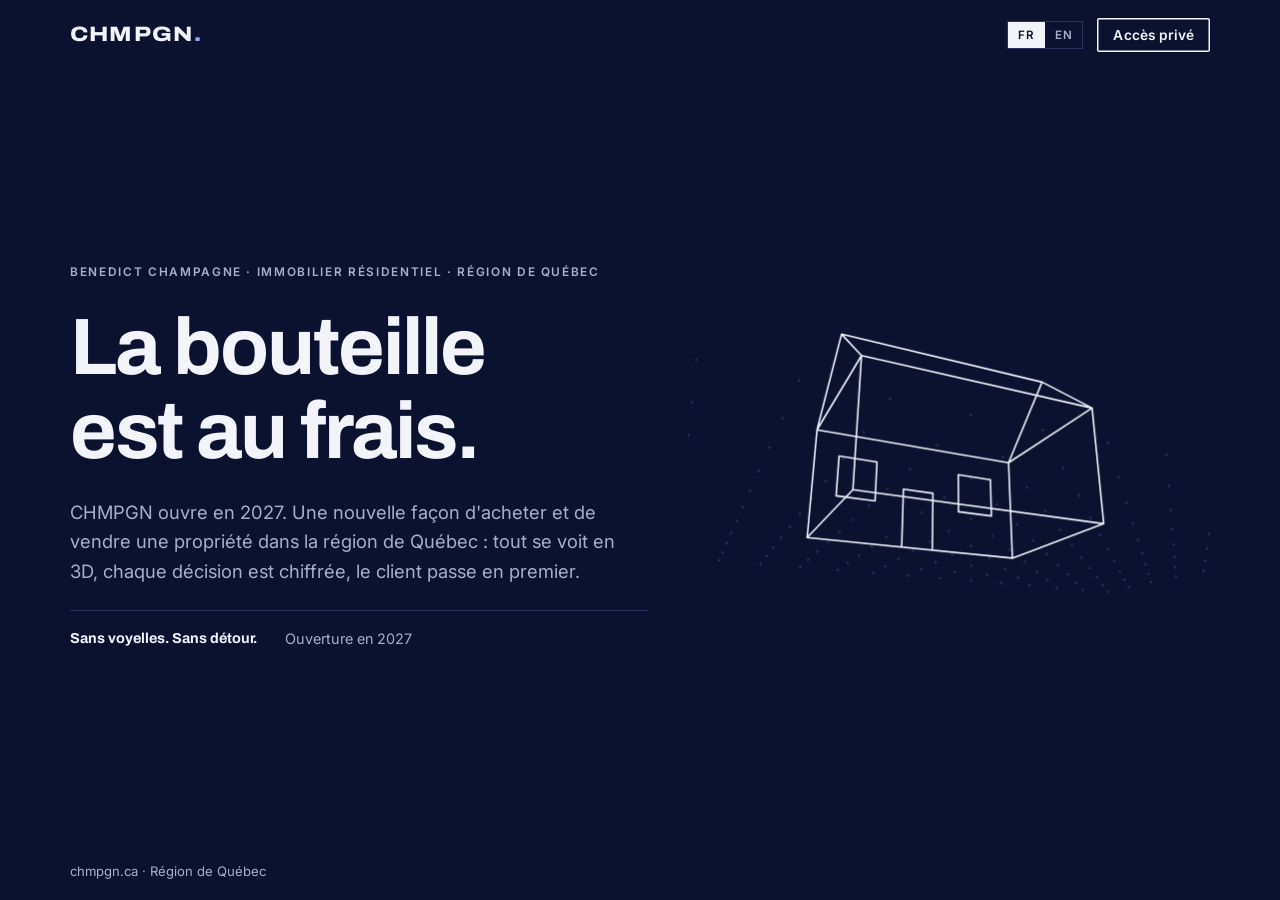
==== a-propos.html @ 81a7c599 "Add files via upload" ====
<!DOCTYPE html>
<html lang="fr-CA"><head><meta charset="utf-8">
<meta name="viewport" content="width=device-width, initial-scale=1, viewport-fit=cover">
<meta name="robots" content="noindex,nofollow">
<title>CHMPGN</title>
<link rel="stylesheet" href="site.css">
<style>:root{padding-top:env(safe-area-inset-top,0px);padding-bottom:env(safe-area-inset-bottom,0px)}</style>
</head><body>
<script id="enc" type="text/plain">Ygno6fJnzYQAOrSivpyMD9CnvEjb6rsPRrArSaQZY3ZGO2xzwoNl/K85JkbAvO07MZAYIe3Hnlv+m9UhzdBSu2XODpQridqsP4hXFfvgsCGz5ZZCdotzY2L3UA/MzuVLO8QDUn8exv0UEi8mY6PJYxFZSO3EbV8Uohhk1l88aHg/fFcoDJxGgHDxPB6Lz/Q5lHM4ANFYx8fLUNk/CQnL/s6iz6q3pnK/tx5ybbFYpHlhPXbvzdObJEWLo5bM12cshwSO4aUUW3d7NnFrWQy4IhNLJa7IFE0wSL/MW3LyIedl9lOqrKlSZUYgFHCOfFnVuIvHpp0i2nWXGEsHSX+yfMbgUd7VZqdTeRP3dfLHBQUH8uxz6c0vQH26y72i94poqudG0PwOV8VnzKJ6LHkfzP13MUI5YaBB35gM/Dp1vQAe3ABtqj8G+0U8JKldn3hd2FXSGxpZuVQWUr6lUZnVu12WKW4iCjjyK3EO13SoTcWmXwZzHbxIFZcbwKZIyzKVYvZhJj8yPTmYxhQlRZIbPy3JdO/Z+wgjpePJBkB0MNK0XFdaq0Tx0Ijl7TofmLlqwCa8S9Nir7t7De3a5nlFTi6PUmQjxflJARFV8QvzH5VSkbMWtKUK1K7T34Hqt0Rr5CZla+HGvg2xUXywOmzTJ8S7Vdl87iTTv++C3yuYvdRjRScvaO0/Qgy8qm6Eb6JwfmdBi8RMxwVVrluY01/W3tAwYi7OHUA8zp/3Mo/mECLR2eoNeujopZ4cexLiNEf24woBtFOWcjCiVDs0NypjUXjW+/iJfO13Xp8+cFSSkAKoi8RVSXIWtJAtMu0mbGEGiOlDOh9v5Usz1XUu3S8KBSGTucbfYipzc1NTnx1y7mPN8VDgFZdTU6LjD7KC3F83+cvgbdKeKFIZApriUTLhyUngVAbEuVw/c+UIg24Znp6EVTWGT5q5ftpkVXFbDswYLS4xrazmaiTcUaJoddBNGGIXdTN2gVvGcG6GPF/Q4DeyGSRpoRWoOeueIclNLn/i9omzrlNLIugYRCqTujeGmoHEG9KGyoLsvKySvb/Hexa0uGaCHd5AaYUrityFPllUfaocpv5r7840pWI/QlVE0HtJ/q0H9X9ryyJR+CFe1IgzuzaWy+ruzU9WeMZqZ/kejJd7kz5uia/oPfxXbhbeN1WNPlsfHqlqnDWZ5LnAYuOweXbT/OvMd59LvXomDzUZ5rYSKnYnGg6a5nRp7vU00nhpLDbwv5lrKSVin2NrZKkBnuJpj1eWpo53YnfH49lqBj/WCinyb3+Kqdw5fl87YnAk1Tced1cAj5nTACmbJVwHdxWLpU/FaeHni42hsCrzzRDsJcQHF38ZVNlYhrcUuD+XafFtxLD7K7npV+IptgDBPtUpKrtsvA0HRV1+WtsgEfYqVF7fq32p4+NIy8HHTSPMlerwddsCfcom/ihMi5blc0CxHjCv+fuuO+3Plyv+PyJa7t+IJfFoLPkhJpt4IJaFPnv6Z36NQ2pA6RPpsw7j+kVzGqXJz5g9Ki7ZolfqznXazgpkJdEF9jX+OHCQ0VA+zapop/Vs1rf3HsIPT662BgMql9X+DwAanKtawX6suGaON8cuDBKPqpbRgQPwqqTcq7l8GzmFIo4KMjfyYCs9U8bfRVKG1LcNO9u7hRzVgau65ufvazOoqqFnnFQBTOdrvyzoDwfk0TN0TNC2Ns5LQGy9nTc2nIaH1oFzaPxwcXEygl8EEhJUOnX2rFknbmWXaatCfF4NVs/jyup1+uBYeGlcueBS6bYqTzJ2ixgB9rhlHAfKRk6tcgbJLzmll0liprPu3aCU2hYhPzJGQsomsd8apH8entAcb+3+YbxTKhZyMdCUjrKh2z8psZQg0JxFPB4xApFIW9pEzZlbf0OJ90a/VKcOoFoVkT5YDjZkJqAwzYdnfhYrklPWVx/bMzS2GIupmgnNgiU7eFUq8070WUGUDN5nkivf+EPNd6DQokM9Kv7HzM2hU2HW5MFESIRrEjXjrUwLN2qLCjB2ZaIXSsojIWk9IoE8hKMcNXUICF/OdiqfqSEuJIB6QObK+m2uSgkAgvyvJL1/0wEF7SbO/ow7O771YFfWbWQ6gTILmyBeRqscBBRhO5XVoS/S5P67GpWZNt/Y/qL2bDtZElWvbAYbddgZRo21KVRx86/j4FDDAJ5r9Jn6z2T3IAhhbcpYwUr/nSrUb/wgE/Op1ul19F7lGKD8iLWsfkL00lIOUs0hwsK8oLv0fVjGemnDCSwrn28CNphcMIj6nmpWDWQA5hDy5wsG2asZAUAqMCSrbwrPc53VMTPn4ONmbWZepNK4QbTlF+jg793xM9q2usyAPN5VLgMi7ZL3UYrfHpn6LQDzakQGA2QIS2QXttdpDbtULEHJXeL8DLZWTGME+c0bz/xaeOFf+zXKDcHJkIEQd+0g7VkjWMPPVQnA6t/9omcrAkBpMU6E5stFD98H3epjEJezYy/J/sBQTn+9qmDSkMOsEZlmdSzjCc0aV9Z8T4neOI2e4XPhhhtd5l5NvciscUQNI6dTGc14phr1V35cZgtYRHEaj8hCn+BJBhiQEPCmpD41G1rG/81eS6u0BHBMlZm98ssNwI3FcqEWCKpierp+Lc7epMXGcGAUqdDJV/nzEGam3LlM350KjXCcfvk9zVxODEofAMbOB7edoLbYv3xTySjBxP9N/[base64]/Kg+5ZErr6SytBkiAwG3YhaycnFacXe4jYZpijVjXf4a4IdzZOHw8rO+iS13+Q1iAaLiAYBApbl5Dv2/1azTmOxEMB4pRFbyxp6kdqjCGiacQ1AgSgcnqDcYmB/RwyX9d0CymAUkB1ppSF7gGCdIpBJiOBCMUDlRyq/TpGc5icWrHpyifrsLXnWhSnJ2CAF2RdaVbItdgyVw0re4BVbF2vwnJ91wVDMsUn3K/AZc29akf6IPvxcJzbRZIfl7hNRdY8wgHmAapgITGAg5/EJpPjRXyivwMMlzrE/hLYx4Xd4aF6rP0/TYxPqoZXu0nKXs/X9PrmQ2VNyT/3Z3ggwFJlNv5hPaHuy6g4+5xiGhwnxMNceiX+ma/feP2ZbGE/Cb/[base64]/6YWLpWzxvHAxEp97ij5wdcrUlGXSbpkvE3t9kxvEzN2gKySyeAwNktuEUQs2kZq+G4MRwcU1KN9QwUic5fr72La8uDfqBqcjMTrjS27Ayle1YdDhxUCPKiRDayjRki6rTTAd1dRH43e8vpL46gGGz7vhrE/[base64]/PRYqeZsFHRDCbR9OEKG4+1FKJ7SluFU74vuGAZVt+LX9hlhWaqPOYXDqII2d8JW+urJE92sUr6lZVhK0zncCWVU47iQLrsGAMj6ZgXpMy7DD996z2J5/msKqqkMH+VdU67hBZFNQKxUp+ixhonF4Ly2FDSeR6wnK8Iyg+oI9hO5mVPnsVHjxpcKna60pRhwthaf+mEFG6Q2JWA8HDbBCA/DIrJq56Bf1M/9rXP2YrjsC3t3YWsc2p7MwFU4VZjp2tWYtBdEV55MQKm0bsKVOZ5104OJDvBWnCdeP8JPXqncSat+yRroW/IfXNSSZwJwff+FfuHCY8gN9bvB/HyOF/brDxHfWw5vQnuq1t1vneObXenKswc8YH0HGbqcsQun8+c3S5WdIccEDD7TPZuhzVLTxhPWWypEN1qus3NXy+L5+dj4mfCy4Fw6q0c1aSVQl+8DtooOVtsEvWcEcj3YRFdSW21oeziQSeRtlM3a0P+qVLC5/2fERdIhRZjQhTjPDdQ8uhQuDahUU2lAq0LoeSftknBwM9/jVohfUi3BRQswPRWJJiNjAvPGZyAphRhdvRgyTYeEhre5l2ZTX0SK8n20J+Y/3L+oRfyFu+Oav2KHk/SD/7Dpd199KSVDHfzxOylSfD+FUJOeWTHsNPR978mTkb1+xqXU/cI/GK5fOfDNhZsqE3+CWoQDbpdGHip+mf51TtVZdJvn5paxP+N9ciZ/MHgjAecQ89KX/E//w4+uwGn21T3Jk+Dza98nTYsnWnjYPBjkIyd4W3Msy5DBoUifbmubWyGBRdmja3x0vQc/e/CeCI/GNE83h6riOoRYPyNaspNCgnnO4jK9VJyqlJ3qTvAhgPRfXbEqiWtbv95J55+18h/YmeSyHX1Zkijbdkl/Op/Et4TuTj5g4FepHUUcoRyNyrzS1yvPSNVUxK2gGoG//6Ybp0JdMWvAFORP6xHqG6NdWyEQgHWWjNq1HMeU3Ok92rAJesy7GJbg4SyDSvLUvyA+p1iX4Q4qvOvnV2f/8vmGcsL/n9ICGHu8EOx4elPyTiKg3RPIU8hrDvr8t6r5xw3FMaibjvqz60c/72MEWTrbjh7Dq7fNLXubBSkl9s2Ze8anXOmKEU3leVwDvl3SK5FjAezU4vjlK5pqdGLlAjasBy53L7q8K8neFz6uTllm+8ZCFSvTGc9fFtGILt/RqIFHQC4WjQjLt5MLntXhuV7JaYEcybmjnUyy9DbaQMIXgYuATJaEcSJqossdpNMWmDzMbY+Pin4SYZ+Yfut5ZPDPFSQMfkQFOJj+28qkh0gExf5NPlDiD3+adoEPF/3rUqvxPfr0TVXHcYs865bHgm1Rq3iBKAG98hY/Ps2JGhlwOkVitrBoa9ySLzEh81ppwIOvG5XKhfwWuVevZpwKhcrAhbcglzL2pN/t275mkIkaoLlHgNcxGXDCUroqqzdSNVqB6K0E/Tj23V26s0A1EmO1LQkxq7pzAZGGS+S5lwqKPQ4d24kOf5Z6hP1ywUEcW4Q7NigWxmVqSxiO3yQH3+xrDVKr0Zrjmyx2Ns9GJaumaQmFUsb0tiyKj83ujgO7ZAqOjryvHb7YGUOOHWTD7MYUrpAtNGqWDA2AKre9zXvQaTv09HsvjTE0PSIlGGnTegP0/+iLIu0lyq5xYqvu597Nzrv01mDMC6u0dxxRbc5yKouF0VZvkOCsOkmhd+xWyMBhUMVz87vtUL4qsagfvWU8YkCmfNNIV/WjJjOEBd4jW4big75JpYeJlWNTGIRVgLxSqMVmjlCo7Z5zpK1m2yER5+uj1ZqVkmBp+ky4GtJ1D7GeHpG2zrbDRAyWe/a9xC863VJQyBClMp6aAL0ALoScRIIW7C1+VuKQ09gYRLqkXt8fo+ybtdk1CfAR41Hul9ub0Z0QiPSVquGp85NnitJhBgoNa0BiySQCf7F1nccQVckZ8LKc7BneuTmuAm0a/vOcpRUKlUBGvqUul5S3BuH4l/[base64]/vx4CnVQ9BjnY2HhHzbXIXihiiNdZzLFju1saltHu/JM/RioHkWpUrTs86J09llaZHSHWxD+EWt32vbiCGjNtYj7xGKD+hsPkiCI6ajQYM633AcJ7BtLyo4b6vszyeRipPLT3oRpnoCIOr4kU9CGELeIb67IZhqgiPisEcteLFPy+DVBxhHt/PHhbiivf64WUor6YWQ0/PS6NnHghM2xdMEj4XodVSSgwYxgW82LQSFM0lg/HvXveiGAItaDY5CnUcWAgjvKeCFu4P0RFOOlzvlueTIsB17fQkKla8CbKGTCWCGL+A6SXvJtWqjx5DpJfHGi9FNKHtMf12oINRa/8EW4kYGwOloYALmjxr210u9zVTyIbDWtEu9J7FZvNCiErWcqW1H4UefpX8PDFe8ae5nQWL1SMnqG2T9wmoz0hznSMeLKS/o1sFtz70LqM9deCu+voLwL0lhkpHgr1D6L0EkSvcX1+EW1xG5ieDIPheiM2p+u45p+/6ojIMPbNqE7LJvdLaJUN9dAlXec67A2kS0UdvWT+io9IAkqYta7jsfN3uc+FLtOdV4WnOKo21PX7/qB77SXItDCRNooywZC8lIxRXOGFt72NbdmifCpSadHXtEg09SViupnLsqe50Lk6h8wzvwb0fKlT27+K8cPWEE+R6AXITAZBW9lW92tjgS2zYFPjUtOCjQ3NqdVZAhMXoQTVZOJGOyubmBd0/oNbP7mgb83v74fsUh33cwjF6bGeHgHs5H/4g/QHGLzURD0nDegNqyUzIPSKHYnqLDH2Pvn9JqSzVepKbgcEyQaVGu1Kyjao0hl+2WFyTCc6acDD7aMtC/eXUXq03kqI7/mfkJi1DiBx6Bh4FSVNFhAnr42FsOVTAmKKm0CivbRomkUqz9xXS3ueBX09eZnILYPDw4cyGnGw6+MhgHNTFgjxHUvjn+68Ufg++MoY6OY8yWiBlRI9e6ihhH9lYPgXUlZokQ8lsHCA8XAuvmAi+mUIwDDCh/4pVx1xHUPtiwyta9VUFA28Hw7ZzXFVvE6jmYqPtCsSxZA1uCsuLjBatrQ4BxJdwZ4HeYoeZMrnwCtVYIdn+wew8pNBSrBP8JIJhE0Y2z7SpR2Em9/ZKGjlfsdr2wK3wixiBhGxMMMacDmffSZRRUtYD2XoPj13R40itpslOp1Qh9xAcpqOIJzABlsrEIyUYMtODY5EXAa6x8p9ZMSLwAWoSSj4vqY0dhrDeNuMJDJjJBt/kEBVOYfscV6k+owkOIK5ze7pleIDRH4kMw8vJSg26/UFXQ3W0JHF5A9kriL54gFHaA7ZhcNKV5rMfla2LPnJEIKWMqnKjVj9vbJcGKGQAmLpjOv4uC6Ltp4Lgs6SgYx0J+1JC19jNsJEktLTe4Y4bMhK/S2H2xNG+qz/1FiJ4ixAkBoPZgpWdbktkOaXU8s87qQUEBF2TPc+47nhORQg1Gvdp+aHux/qy6+giAk9nZ86AXrYuA7uSzVuYdeMF4ZXvodEgqBsGZwfmycNJwJYldo3QEGgJ0UvxH/FQekwfIjxo67JNXR3EDOUxDdu6yrf0K7/3d/sDhUkUGNgRKvBwOeZd7Fu8wtNs/i6+KHowTNTcQdbimpLjc2KpiIF8BXpBfW8Ha+O+Pto6fga15Tp84y4aCDYD35GC0z/G4K5iYHcWJziVBhPWpVqi74g56Qf2s+c6GyEQjz528roG9gW5fkrP88lqkPUfcZPKjJcCyNr1QvbD0J2YX++P0x9N+Rim5ORK9LId5IgGmaKDQBepVhREXzbWCQflUiYlg/[base64]/cDwyG11dqPAe37hL+05QD</script>
<script src="gate.js"></script>
</body></html>
---- site.css ----
/* Layout: courtage éditorial. Blanc franc, bandes marine profond, un seul accent cobalt,
   titres Archivo serrés, grandes sections pleine largeur, maison filaire 3D en signature. */
:root{
  --bg:#FFFFFF; --surface:#F2F4F9; --ink:#0B1020; --muted:#566076; --line:#D8DDE8;
  --accent:#1D3FD8; --on-accent:#FFFFFF; --warm:#C2620F;
  --band:#0A1230; --band-fg:#F2F4FA; --band-muted:#A6B0CC; --band-line:#27325E; --band-accent:#93A8FF;
  --display:"Archivo","Helvetica Neue",Arial,sans-serif;
  --body:"Inter",system-ui,-apple-system,"Segoe UI",sans-serif;
}
@media (prefers-color-scheme: dark){ :root:not([data-theme="light"]){
  --bg:#080D1F; --surface:#101836; --ink:#EEF1F8; --muted:#9AA5C2; --line:#232D52;
  --accent:#93A8FF; --on-accent:#080D1F; --warm:#F5A04E;
  --band:#040714; --band-fg:#EEF1F8; --band-muted:#8E99B8; --band-line:#1C2547; --band-accent:#93A8FF;
  color-scheme:dark } }
:root[data-theme="dark"]{
  --bg:#080D1F; --surface:#101836; --ink:#EEF1F8; --muted:#9AA5C2; --line:#232D52;
  --accent:#93A8FF; --on-accent:#080D1F; --warm:#F5A04E;
  --band:#040714; --band-fg:#EEF1F8; --band-muted:#8E99B8; --band-line:#1C2547; --band-accent:#93A8FF;
  color-scheme:dark }

*{box-sizing:border-box}
[hidden]{display:none!important}
img{max-width:100%}
body{margin:0;background:var(--bg);color:var(--ink);font-family:var(--body);font-size:17px;line-height:1.6}
body::before{content:"";position:fixed;inset:0 0 auto;height:env(safe-area-inset-top,0px);z-index:10;background:var(--bg)}
.wrap{max-width:1180px;margin:0 auto;padding-left:max(20px,env(safe-area-inset-left,0px));padding-right:max(20px,env(safe-area-inset-right,0px))}
a{color:inherit}
:focus-visible{outline:2px solid var(--accent);outline-offset:3px}
h1,h2,h3{font-family:var(--display);font-weight:700;line-height:1.05;margin:0;text-wrap:balance;letter-spacing:-.025em}
h1{font-size:clamp(2.4rem,5.6vw,4.4rem)}
h2{font-size:clamp(1.8rem,3.8vw,2.9rem)}
h3{font-size:1.1rem;line-height:1.25;letter-spacing:-.01em;font-weight:600}
p{margin:0}
.eyebrow{font-size:.74rem;font-weight:600;letter-spacing:.14em;text-transform:uppercase;color:var(--muted)}
.lead{font-size:1.15rem;max-width:58ch;color:var(--muted)}

header.top{position:sticky;top:env(safe-area-inset-top,0px);z-index:9;background:var(--bg);border-bottom:1px solid var(--line)}
.top .wrap{display:flex;align-items:center;flex-wrap:wrap;gap:10px 22px;padding-block:12px}
.mark{font-family:var(--display);font-stretch:118%;font-weight:800;font-size:1.3rem;letter-spacing:.06em;text-decoration:none}
.mark i{font-style:normal;color:var(--accent)}
.top nav{display:flex;gap:24px;margin-left:auto;font-size:.92rem;font-weight:500}
.top nav a{text-decoration:none;color:var(--muted);padding-block:4px;border-bottom:2px solid transparent;white-space:nowrap}
.top nav a:hover{color:var(--ink)}
.top nav a[aria-current="page"]{color:var(--ink);border-color:var(--accent)}
.lang{display:flex;border:1px solid var(--line)}
.lang button{font:600 .72rem var(--body);letter-spacing:.08em;background:none;border:0;color:var(--muted);padding:6px 10px;cursor:pointer}
.lang button[aria-pressed="true"]{background:var(--ink);color:var(--bg)}
.btn{display:inline-block;font:600 .92rem var(--body);letter-spacing:.01em;text-decoration:none;background:var(--accent);color:var(--on-accent);padding:13px 22px;border:0;border-radius:2px;cursor:pointer}
.btn.ghost{background:none;color:inherit;box-shadow:inset 0 0 0 1.5px currentColor}
.top .btn{padding:9px 16px;font-size:.86rem}
@media (max-width:980px){
  .top nav{order:3;flex-basis:100%;margin:0;overflow-x:auto;gap:20px;padding-bottom:2px}
  .lang{margin-left:auto}
}
@media (max-width:420px){.top .btn{display:none}}

.band{background:var(--band);color:var(--band-fg)}
.band .eyebrow,.band .lead{color:var(--band-muted)}
.band .btn{background:var(--band-fg);color:var(--band)}
.band .btn.ghost{background:none;color:var(--band-fg)}

/* hero */
.hero .wrap{display:grid;grid-template-columns:1.05fr .95fr;gap:44px;align-items:center;padding-block:64px}
.hero-copy{display:flex;flex-direction:column;gap:24px;min-width:0}
.cta-row{display:flex;flex-wrap:wrap;gap:12px}
.pagehero .wrap{padding-block:64px 56px;display:flex;flex-direction:column;gap:20px}
.pagehero h1{max-width:18ch}
@media (max-width:900px){.hero .wrap{grid-template-columns:1fr;padding-block:40px}}

.demo{border:1px solid var(--line);background:var(--surface);min-width:0}
.band .demo{border-color:var(--band-line);background:transparent}
.demo-head{display:flex;justify-content:space-between;gap:10px;padding:10px 14px;border-bottom:1px solid var(--line)}
.demo canvas{display:block;width:100%;aspect-ratio:4/3;touch-action:pan-y;cursor:grab;color:var(--ink);--hl:var(--accent);--dot:var(--line)}
.band .demo canvas{color:var(--band-fg);--hl:var(--band-accent);--dot:var(--band-line)}
.demo-foot{display:flex;flex-wrap:wrap;gap:12px 18px;align-items:center;justify-content:space-between;padding:14px;border-top:1px solid var(--line)}
.band .demo-head,.band .demo-foot{border-color:var(--band-line)}
.seg{display:flex;border:1px solid var(--line)}
.band .seg{border-color:var(--band-line)}
.seg button{font:600 .82rem var(--body);background:none;border:0;color:inherit;opacity:.7;padding:8px 14px;cursor:pointer}
.seg button[aria-pressed="true"]{background:var(--accent);color:var(--on-accent);opacity:1}
.band .seg button[aria-pressed="true"]{background:var(--band-fg);color:var(--band)}
.readout{display:flex;flex-wrap:wrap;gap:4px 20px;font-size:.82rem;font-variant-numeric:tabular-nums}
.readout b{font-weight:600}

.strip{border-bottom:1px solid var(--line)}
.strip .wrap{display:flex;flex-wrap:wrap;justify-content:space-between;gap:6px 24px;padding-block:14px;font-size:.82rem;color:var(--muted)}
.strip strong{color:var(--ink);font-family:var(--display);font-weight:700;letter-spacing:-.01em;font-size:.95rem}

section.blk .wrap{padding-block:76px;display:flex;flex-direction:column;gap:36px}
section.alt{background:var(--surface)}
.sec-head{display:flex;flex-direction:column;gap:14px}
.sec-head.row{flex-direction:row;flex-wrap:wrap;justify-content:space-between;align-items:flex-end}
.sec-head.row>div{display:flex;flex-direction:column;gap:14px}
.more{font-weight:600;font-size:.92rem;text-decoration:none;border-bottom:1.5px solid var(--accent);padding-bottom:2px;white-space:nowrap}

.cols{display:grid;grid-template-columns:repeat(auto-fit,minmax(250px,1fr));gap:32px}
.cols>div,.cols>a{border-top:2px solid var(--ink);padding-top:18px;display:flex;flex-direction:column;gap:10px;text-decoration:none}
.band .cols>div{border-color:var(--band-line)}
.cols p{color:var(--muted);font-size:.97rem}
.band .cols p{color:var(--band-muted)}
.cols h3{font-size:1.3rem}
.cols .n{font-size:.74rem;font-weight:600;letter-spacing:.14em;text-transform:uppercase;color:var(--accent)}
.band .cols .n{color:var(--band-accent)}

.paths{display:grid;grid-template-columns:1fr 1fr;gap:1px;background:var(--line);border:1px solid var(--line)}
@media (max-width:820px){.paths{grid-template-columns:1fr}}
.paths a{background:var(--bg);padding:32px;display:flex;flex-direction:column;gap:14px;text-decoration:none;min-width:0}
.paths a:hover h3{color:var(--accent)}
.paths h3{font-size:1.9rem;letter-spacing:-.025em;font-weight:700}
.paths ul{margin:0;padding:0;list-style:none;color:var(--muted);font-size:.97rem;display:flex;flex-direction:column;gap:6px}
.paths li{border-top:1px solid var(--line);padding-top:6px}
.paths .more{align-self:flex-start;margin-top:6px}

.feat{display:grid;grid-template-columns:repeat(auto-fill,minmax(255px,1fr));gap:1px;padding:1px}
.feat article{background:var(--bg);box-shadow:0 0 0 1px var(--line);padding:22px;display:flex;flex-direction:column;gap:8px;min-width:0}
.feat article.sig{background:var(--surface)}
.feat .tag{font-size:.68rem;font-weight:600;letter-spacing:.14em;text-transform:uppercase;color:var(--accent)}
.feat .tag.plain{color:var(--muted)}
.feat p{color:var(--muted);font-size:.95rem}

.split{display:grid;grid-template-columns:1fr 1fr;gap:44px;align-items:center}
@media (max-width:820px){.split{grid-template-columns:1fr}}
.split .txt{display:flex;flex-direction:column;gap:16px;min-width:0}
.split .txt p{color:var(--muted)}
.band .split .txt p{color:var(--band-muted)}
.mock{background:var(--bg);border:1px solid var(--line);padding:20px;display:flex;flex-direction:column;gap:12px;min-width:0}
.mock ul{list-style:none;margin:0;padding:0;display:flex;flex-direction:column;gap:8px}
.mock li{display:flex;justify-content:space-between;gap:12px;padding:10px 12px;border:1px solid var(--line);font-size:.93rem}
.mock li b{font-weight:600;font-size:.84rem;color:var(--accent);white-space:nowrap}
.mock .ok{background:var(--ink);color:var(--bg);padding:11px 12px;font-weight:600;font-size:.93rem}

.steps{list-style:none;margin:0;padding:0;display:grid;grid-template-columns:repeat(auto-fit,minmax(170px,1fr));gap:24px;counter-reset:s}
.steps li{counter-increment:s;border-top:2px solid var(--ink);padding-top:12px;display:flex;flex-direction:column;gap:6px}
.steps li::before{content:"0" counter(s);font-size:.76rem;font-weight:600;letter-spacing:.1em;color:var(--accent)}
.steps p{color:var(--muted);font-size:.93rem}

.chips{display:flex;flex-wrap:wrap;gap:8px}
.chips span{border:1px solid var(--line);padding:6px 14px;font-size:.9rem}

details{border-bottom:1px solid var(--line);padding:18px 0}
details:first-of-type{border-top:2px solid var(--ink)}
summary{cursor:pointer;font-family:var(--display);font-weight:600;font-size:1.1rem;letter-spacing:-.01em;list-style:none;display:flex;justify-content:space-between;gap:16px}
summary::-webkit-details-marker{display:none}
summary::after{content:"+";color:var(--accent)}
details[open] summary::after{content:"–"}
details p{color:var(--muted);max-width:68ch;padding-top:10px}

.cta .wrap{padding-block:72px;display:flex;flex-wrap:wrap;gap:24px 48px;align-items:center;justify-content:space-between}
.cta div{display:flex;flex-direction:column;gap:12px;min-width:0}
.cta p{color:var(--band-muted);max-width:54ch}

form{display:flex;flex-direction:column;gap:14px}
label{display:flex;flex-direction:column;gap:6px;font-size:.74rem;font-weight:600;letter-spacing:.12em;text-transform:uppercase;color:var(--muted)}
input,select,textarea{font:400 1rem var(--body);color:var(--ink);background:var(--bg);border:1px solid var(--line);border-radius:2px;padding:12px;width:100%}
form .btn{align-self:flex-start}
#formnote{font-size:.9rem;color:var(--warm)}

footer .wrap{padding-block:48px 40px;display:flex;flex-direction:column;gap:28px}
.giant{font-family:var(--display);font-stretch:120%;font-weight:800;font-size:clamp(3rem,16vw,12rem);line-height:.85;letter-spacing:.02em;overflow:hidden}
.giant i{font-style:normal;color:var(--band-accent)}
.foot-nav{display:flex;flex-wrap:wrap;gap:10px 28px;font-size:.92rem}
.foot-nav a{text-decoration:none;color:var(--band-fg)}
footer p{font-size:.82rem;color:var(--band-muted);max-width:86ch}

/* propriétés */
.filter{display:flex;flex-wrap:wrap;gap:12px 20px;align-items:center;justify-content:space-between}
.filter .seg button[aria-pressed="true"]{background:var(--ink);color:var(--bg)}
.filter #count{font-size:.9rem;color:var(--muted);font-variant-numeric:tabular-nums}
.notice{border-left:3px solid var(--warm);background:var(--surface);padding:12px 16px;font-size:.93rem;color:var(--muted);max-width:80ch}
section.alt .notice{background:var(--bg)}
.cards{display:grid;grid-template-columns:repeat(auto-fill,minmax(280px,1fr));gap:28px}
.card{border:1px solid var(--line);background:var(--bg);display:flex;flex-direction:column;min-width:0}
.card .ph{position:relative;background:var(--surface);color:var(--muted);aspect-ratio:16/10;display:flex;align-items:center;justify-content:center;border-bottom:1px solid var(--line)}
section.alt .card .ph{background:var(--bg)}
.card svg{width:46%;height:auto}
.card .badge{position:absolute;top:12px;left:12px;background:var(--ink);color:var(--bg);font-size:.68rem;font-weight:600;letter-spacing:.12em;text-transform:uppercase;padding:5px 9px}
.card .ex{position:absolute;top:12px;right:12px;font-size:.68rem;font-weight:600;letter-spacing:.12em;text-transform:uppercase;color:var(--warm)}
.card .cb{padding:18px;display:flex;flex-direction:column;gap:6px}
.card .price{font-family:var(--display);font-size:1.45rem;font-weight:700;letter-spacing:-.02em;font-variant-numeric:tabular-nums}
.card p{color:var(--muted);font-size:.93rem;font-variant-numeric:tabular-nums}
.card .v3d{font-size:.8rem;font-weight:600;color:var(--accent);margin-top:4px}

/* fiche propriété + outils */
a.card{text-decoration:none}
a.card:hover{border-color:var(--ink)}
.bigprice{display:flex;flex-wrap:wrap;align-items:baseline;gap:8px 22px}
.bigprice b{font-family:var(--display);font-size:clamp(1.8rem,4vw,2.6rem);font-weight:700;letter-spacing:-.02em}
.bigprice span{color:var(--band-muted)}
.facts{list-style:none;margin:0;padding:0;border-top:2px solid var(--ink)}
.facts li{display:flex;justify-content:space-between;gap:16px;padding:10px 0;border-bottom:1px solid var(--line);font-size:.95rem}
.facts span{color:var(--muted)}
.facts b{font-weight:600;text-align:right}
.svgbox{background:var(--bg);border:1px solid var(--line);padding:16px;min-width:0}
.svgbox svg{display:block;width:100%;height:auto}
.ba{display:flex;flex-direction:column;gap:14px;max-width:860px}
.ba-stage{position:relative;aspect-ratio:400/240;border:1px solid var(--line);color:var(--muted);--surface-ba:var(--surface)}
.ba-layer{position:absolute;inset:0}
.ba-layer svg{display:block;width:100%;height:100%}
.ba-tag{position:absolute;top:12px;font-size:.68rem;font-weight:600;letter-spacing:.12em;text-transform:uppercase;padding:5px 9px;background:var(--ink);color:var(--bg)}
.ba-tag.l{left:12px}.ba-tag.r{right:12px;background:var(--accent);color:var(--on-accent)}
input[type=range]{padding:0;border:0;background:none;accent-color:var(--accent)}
.tablebox{overflow-x:auto}
table.reno{border-collapse:collapse;width:100%;min-width:520px;font-size:.97rem;background:var(--bg);border:1px solid var(--line)}
.reno td{padding:12px 14px;border-bottom:1px solid var(--line);vertical-align:middle}
.reno td:first-child{width:44px}
.reno input{width:18px;height:18px;padding:0;accent-color:var(--accent)}
.reno label{display:inline;font:inherit;letter-spacing:0;text-transform:none;color:var(--ink);cursor:pointer}
.reno td:nth-child(3){color:var(--muted);white-space:nowrap}
.reno .num{text-align:right;font-variant-numeric:tabular-nums;white-space:nowrap}
.reno tfoot td{border-bottom:0;font-weight:600;border-top:2px solid var(--ink)}
.reno tfoot .num{font-family:var(--display);font-size:1.25rem;color:var(--accent)}
.calc{display:grid;grid-template-columns:1.1fr .9fr;gap:36px;align-items:start}
@media (max-width:820px){.calc{grid-template-columns:1fr}}
.calc .fields{display:grid;grid-template-columns:1fr 1fr;gap:14px;min-width:0}
@media (max-width:480px){.calc .fields{grid-template-columns:1fr}}
.calc .out{background:var(--band);color:var(--band-fg);padding:26px;display:flex;flex-direction:column;gap:14px;min-width:0}
.calc .out .eyebrow{color:var(--band-muted)}
#c-total{font-family:var(--display);font-size:clamp(2rem,4.5vw,2.8rem);font-weight:700;letter-spacing:-.02em;font-variant-numeric:tabular-nums;line-height:1}
#c-bars{display:flex;flex-direction:column;gap:10px}
.bar{display:grid;grid-template-columns:1fr auto;gap:2px 12px;font-size:.9rem;font-variant-numeric:tabular-nums}
.bar span{color:var(--band-muted)}
.bar b{font-weight:600}
.bar i{grid-column:1/-1;height:4px;background:var(--band-accent);min-width:2px}
.fine{font-size:.8rem;color:var(--band-muted)}
label.check{flex-direction:row;align-items:center;gap:10px;text-transform:none;letter-spacing:0;font-size:.95rem;font-weight:400;color:var(--ink)}
label.check input{width:18px;height:18px;padding:0;accent-color:var(--accent)}

/* questionnaire secteurs */
.quiz{display:grid;grid-template-columns:1.15fr .85fr;gap:36px;align-items:start}
@media (max-width:820px){.quiz{grid-template-columns:1fr}}
#quiz{gap:22px;min-width:0}
fieldset{border:0;margin:0;padding:0;display:flex;flex-direction:column;gap:8px;min-width:0}
legend{font-family:var(--display);font-weight:600;font-size:1.1rem;letter-spacing:-.01em;padding:0 0 10px}
label.opt{flex-direction:row;align-items:center;gap:12px;text-transform:none;letter-spacing:0;font-size:.97rem;font-weight:400;color:var(--ink);border:1px solid var(--line);padding:11px 14px;cursor:pointer}
label.opt:has(input:checked){border-color:var(--ink);background:var(--surface)}
label.opt input{width:18px;height:18px;padding:0;flex:none;accent-color:var(--accent)}
.result{background:var(--band);color:var(--band-fg);padding:26px;display:flex;flex-direction:column;gap:18px;min-width:0}
.result .eyebrow{color:var(--band-muted)}
#quiz-result{display:flex;flex-direction:column;gap:18px}
#quiz-result article{border-top:1px solid var(--band-line);padding-top:14px;display:flex;flex-direction:column;gap:6px}
#quiz-result .tag{font-size:.68rem;font-weight:600;letter-spacing:.14em;text-transform:uppercase;color:var(--band-accent)}
#quiz-result h3{font-size:1.7rem;font-weight:700;letter-spacing:-.02em}
#quiz-result p{color:var(--band-muted);font-size:.95rem}
#quiz-result .types{color:var(--band-fg);font-weight:500}
.result .btn{background:var(--band-fg);color:var(--band);align-self:flex-start}

/* formulaire de recherche */
.sfields{display:flex;flex-direction:column;gap:26px;min-width:0}
.opts{display:flex;flex-wrap:wrap;gap:8px}
.opts label.opt{padding:9px 14px}
.sw{display:flex;border:1px solid var(--line)}
.sw i{width:14px;height:18px;display:block}
.rng{display:flex;align-items:center;gap:16px}
.rng input{flex:1;min-width:0}
.rng b{font-family:var(--display);font-size:1.25rem;font-weight:700;font-variant-numeric:tabular-nums;white-space:nowrap}
@media (min-width:821px){.result.sticky{position:sticky;top:calc(env(safe-area-inset-top,0px) + 84px)}}
#sresult{display:flex;flex-direction:column;gap:10px}
#sresult h3{font-size:1.5rem;font-weight:700;letter-spacing:-.02em}
#sresult .sum{color:var(--band-muted);font-size:.95rem}
#sresult .tag{font-size:.68rem;font-weight:600;letter-spacing:.14em;text-transform:uppercase;color:var(--band-accent);border-top:1px solid var(--band-line);padding-top:14px;margin-top:6px}
#sresult ul{margin:0;padding-left:18px;display:flex;flex-direction:column;gap:6px;font-size:.93rem}
.match{display:flex;justify-content:space-between;align-items:center;gap:12px;text-decoration:none;border:1px solid var(--band-line);padding:10px 12px;font-size:.93rem}
.match small{display:block;color:var(--band-muted);font-size:.82rem;font-variant-numeric:tabular-nums}
.match b{font-family:var(--display);font-size:1.15rem;font-variant-numeric:tabular-nums;white-space:nowrap}
.result label{color:var(--band-muted)}
.result input{background:transparent;color:var(--band-fg);border-color:var(--band-line)}
.result #formnote{color:var(--band-accent)}

/* portrait */
.portrait{margin:0;min-width:0;display:flex;flex-direction:column;gap:8px}
.portrait img{display:block;width:100%;height:auto;aspect-ratio:4/5;object-fit:cover;object-position:50% 12%;background:#000}
.portrait figcaption{font-size:.78rem;color:var(--muted)}
.band .portrait figcaption{color:var(--band-muted)}
.stack{display:flex;flex-direction:column;gap:40px;min-width:0}
.band .split h2{font-size:clamp(2.2rem,5vw,3.6rem)}

/* page Bientôt */
.soon{min-height:100dvh;display:flex;flex-direction:column}
.soon-top{display:flex;align-items:center;gap:14px;padding-block:18px;width:100%}
.soon-top .lang{margin-left:auto;border-color:var(--band-line)}
.soon-top .lang button{color:var(--band-muted)}
.soon-top .lang button[aria-pressed="true"]{background:var(--band-fg);color:var(--band)}
.soon-top .btn{padding:9px 16px;font-size:.86rem}
.soon .mark i{color:var(--band-accent)}
.soon-main{flex:1;display:grid;grid-template-columns:1.05fr .95fr;gap:40px;align-items:center;padding-block:40px;width:100%}
@media (max-width:900px){.soon-main{grid-template-columns:1fr}}
.soon h1{font-size:clamp(2.6rem,6.4vw,5rem)}
.soon-vis{min-width:0}
.soon-vis canvas{display:block;width:100%;aspect-ratio:4/3;touch-action:pan-y;color:var(--band-fg);--hl:var(--band-accent);--dot:var(--band-line)}
.soon-pts{list-style:none;margin:0;padding:16px 0 0;border-top:1px solid var(--band-line);display:flex;flex-wrap:wrap;gap:6px 28px;font-size:.9rem;color:var(--band-muted)}
.soon-pts li:first-child{color:var(--band-fg);font-family:var(--display);font-weight:700}
.gate{flex-direction:row;flex-wrap:wrap;align-items:flex-end;gap:12px;border:1px solid var(--band-line);padding:16px}
.gate label{flex:1;min-width:200px;color:var(--band-muted)}
.gate input{background:transparent;color:var(--band-fg);border-color:var(--band-line)}
.gate .btn{align-self:flex-end}
#gate-msg{flex-basis:100%;font-size:.9rem;color:var(--band-accent)}
.soon-foot{padding-block:18px;font-size:.82rem;color:var(--band-muted);width:100%}
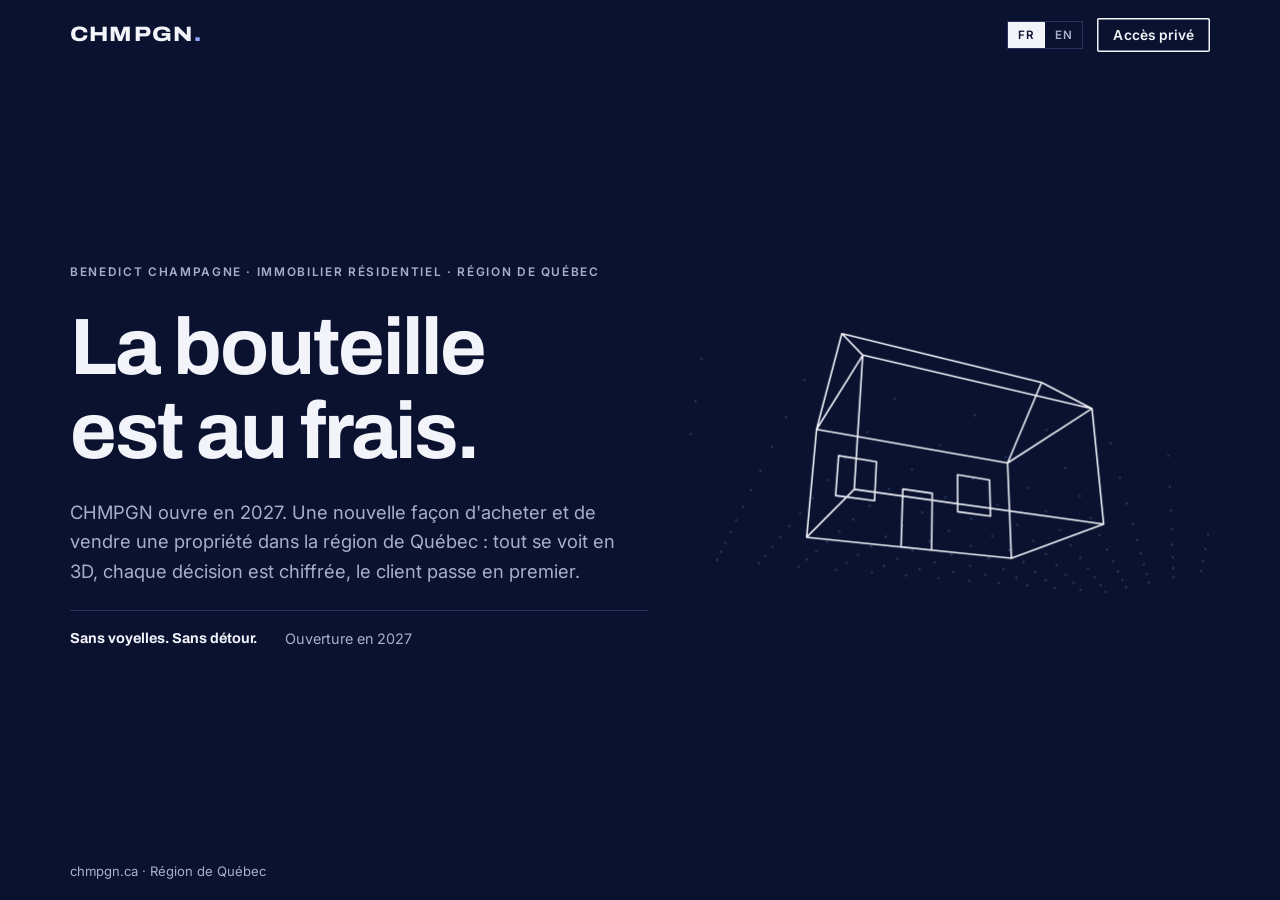
==== commit edb178d1: "Add files via upload" ====
--- a/a-propos.html
+++ b/a-propos.html
@@ -6,6 +6,6 @@
 <link rel="stylesheet" href="site.css">
 <style>:root{padding-top:env(safe-area-inset-top,0px);padding-bottom:env(safe-area-inset-bottom,0px)}</style>
 </head><body>
-<script id="enc" type="text/plain">Ygno6fJnzYQAOrSivpyMD9CnvEjb6rsPRrArSaQZY3ZGO2xzwoNl/K85JkbAvO07MZAYIe3Hnlv+m9UhzdBSu2XODpQridqsP4hXFfvgsCGz5ZZCdotzY2L3UA/MzuVLO8QDUn8exv0UEi8mY6PJYxFZSO3EbV8Uohhk1l88aHg/fFcoDJxGgHDxPB6Lz/Q5lHM4ANFYx8fLUNk/CQnL/s6iz6q3pnK/tx5ybbFYpHlhPXbvzdObJEWLo5bM12cshwSO4aUUW3d7NnFrWQy4IhNLJa7IFE0wSL/MW3LyIedl9lOqrKlSZUYgFHCOfFnVuIvHpp0i2nWXGEsHSX+yfMbgUd7VZqdTeRP3dfLHBQUH8uxz6c0vQH26y72i94poqudG0PwOV8VnzKJ6LHkfzP13MUI5YaBB35gM/Dp1vQAe3ABtqj8G+0U8JKldn3hd2FXSGxpZuVQWUr6lUZnVu12WKW4iCjjyK3EO13SoTcWmXwZzHbxIFZcbwKZIyzKVYvZhJj8yPTmYxhQlRZIbPy3JdO/Z+wgjpePJBkB0MNK0XFdaq0Tx0Ijl7TofmLlqwCa8S9Nir7t7De3a5nlFTi6PUmQjxflJARFV8QvzH5VSkbMWtKUK1K7T34Hqt0Rr5CZla+HGvg2xUXywOmzTJ8S7Vdl87iTTv++C3yuYvdRjRScvaO0/Qgy8qm6Eb6JwfmdBi8RMxwVVrluY01/W3tAwYi7OHUA8zp/3Mo/mECLR2eoNeujopZ4cexLiNEf24woBtFOWcjCiVDs0NypjUXjW+/iJfO13Xp8+cFSSkAKoi8RVSXIWtJAtMu0mbGEGiOlDOh9v5Usz1XUu3S8KBSGTucbfYipzc1NTnx1y7mPN8VDgFZdTU6LjD7KC3F83+cvgbdKeKFIZApriUTLhyUngVAbEuVw/c+UIg24Znp6EVTWGT5q5ftpkVXFbDswYLS4xrazmaiTcUaJoddBNGGIXdTN2gVvGcG6GPF/Q4DeyGSRpoRWoOeueIclNLn/i9omzrlNLIugYRCqTujeGmoHEG9KGyoLsvKySvb/Hexa0uGaCHd5AaYUrityFPllUfaocpv5r7840pWI/QlVE0HtJ/q0H9X9ryyJR+CFe1IgzuzaWy+ruzU9WeMZqZ/kejJd7kz5uia/oPfxXbhbeN1WNPlsfHqlqnDWZ5LnAYuOweXbT/OvMd59LvXomDzUZ5rYSKnYnGg6a5nRp7vU00nhpLDbwv5lrKSVin2NrZKkBnuJpj1eWpo53YnfH49lqBj/WCinyb3+Kqdw5fl87YnAk1Tced1cAj5nTACmbJVwHdxWLpU/FaeHni42hsCrzzRDsJcQHF38ZVNlYhrcUuD+XafFtxLD7K7npV+IptgDBPtUpKrtsvA0HRV1+WtsgEfYqVF7fq32p4+NIy8HHTSPMlerwddsCfcom/ihMi5blc0CxHjCv+fuuO+3Plyv+PyJa7t+IJfFoLPkhJpt4IJaFPnv6Z36NQ2pA6RPpsw7j+kVzGqXJz5g9Ki7ZolfqznXazgpkJdEF9jX+OHCQ0VA+zapop/Vs1rf3HsIPT662BgMql9X+DwAanKtawX6suGaON8cuDBKPqpbRgQPwqqTcq7l8GzmFIo4KMjfyYCs9U8bfRVKG1LcNO9u7hRzVgau65ufvazOoqqFnnFQBTOdrvyzoDwfk0TN0TNC2Ns5LQGy9nTc2nIaH1oFzaPxwcXEygl8EEhJUOnX2rFknbmWXaatCfF4NVs/jyup1+uBYeGlcueBS6bYqTzJ2ixgB9rhlHAfKRk6tcgbJLzmll0liprPu3aCU2hYhPzJGQsomsd8apH8entAcb+3+YbxTKhZyMdCUjrKh2z8psZQg0JxFPB4xApFIW9pEzZlbf0OJ90a/VKcOoFoVkT5YDjZkJqAwzYdnfhYrklPWVx/bMzS2GIupmgnNgiU7eFUq8070WUGUDN5nkivf+EPNd6DQokM9Kv7HzM2hU2HW5MFESIRrEjXjrUwLN2qLCjB2ZaIXSsojIWk9IoE8hKMcNXUICF/OdiqfqSEuJIB6QObK+m2uSgkAgvyvJL1/0wEF7SbO/ow7O771YFfWbWQ6gTILmyBeRqscBBRhO5XVoS/S5P67GpWZNt/Y/qL2bDtZElWvbAYbddgZRo21KVRx86/j4FDDAJ5r9Jn6z2T3IAhhbcpYwUr/nSrUb/wgE/Op1ul19F7lGKD8iLWsfkL00lIOUs0hwsK8oLv0fVjGemnDCSwrn28CNphcMIj6nmpWDWQA5hDy5wsG2asZAUAqMCSrbwrPc53VMTPn4ONmbWZepNK4QbTlF+jg793xM9q2usyAPN5VLgMi7ZL3UYrfHpn6LQDzakQGA2QIS2QXttdpDbtULEHJXeL8DLZWTGME+c0bz/xaeOFf+zXKDcHJkIEQd+0g7VkjWMPPVQnA6t/9omcrAkBpMU6E5stFD98H3epjEJezYy/J/sBQTn+9qmDSkMOsEZlmdSzjCc0aV9Z8T4neOI2e4XPhhhtd5l5NvciscUQNI6dTGc14phr1V35cZgtYRHEaj8hCn+BJBhiQEPCmpD41G1rG/81eS6u0BHBMlZm98ssNwI3FcqEWCKpierp+Lc7epMXGcGAUqdDJV/nzEGam3LlM350KjXCcfvk9zVxODEofAMbOB7edoLbYv3xTySjBxP9N/[base64]/Kg+5ZErr6SytBkiAwG3YhaycnFacXe4jYZpijVjXf4a4IdzZOHw8rO+iS13+Q1iAaLiAYBApbl5Dv2/1azTmOxEMB4pRFbyxp6kdqjCGiacQ1AgSgcnqDcYmB/RwyX9d0CymAUkB1ppSF7gGCdIpBJiOBCMUDlRyq/TpGc5icWrHpyifrsLXnWhSnJ2CAF2RdaVbItdgyVw0re4BVbF2vwnJ91wVDMsUn3K/AZc29akf6IPvxcJzbRZIfl7hNRdY8wgHmAapgITGAg5/EJpPjRXyivwMMlzrE/hLYx4Xd4aF6rP0/TYxPqoZXu0nKXs/X9PrmQ2VNyT/3Z3ggwFJlNv5hPaHuy6g4+5xiGhwnxMNceiX+ma/feP2ZbGE/Cb/[base64]/6YWLpWzxvHAxEp97ij5wdcrUlGXSbpkvE3t9kxvEzN2gKySyeAwNktuEUQs2kZq+G4MRwcU1KN9QwUic5fr72La8uDfqBqcjMTrjS27Ayle1YdDhxUCPKiRDayjRki6rTTAd1dRH43e8vpL46gGGz7vhrE/[base64]/PRYqeZsFHRDCbR9OEKG4+1FKJ7SluFU74vuGAZVt+LX9hlhWaqPOYXDqII2d8JW+urJE92sUr6lZVhK0zncCWVU47iQLrsGAMj6ZgXpMy7DD996z2J5/msKqqkMH+VdU67hBZFNQKxUp+ixhonF4Ly2FDSeR6wnK8Iyg+oI9hO5mVPnsVHjxpcKna60pRhwthaf+mEFG6Q2JWA8HDbBCA/DIrJq56Bf1M/9rXP2YrjsC3t3YWsc2p7MwFU4VZjp2tWYtBdEV55MQKm0bsKVOZ5104OJDvBWnCdeP8JPXqncSat+yRroW/IfXNSSZwJwff+FfuHCY8gN9bvB/HyOF/brDxHfWw5vQnuq1t1vneObXenKswc8YH0HGbqcsQun8+c3S5WdIccEDD7TPZuhzVLTxhPWWypEN1qus3NXy+L5+dj4mfCy4Fw6q0c1aSVQl+8DtooOVtsEvWcEcj3YRFdSW21oeziQSeRtlM3a0P+qVLC5/2fERdIhRZjQhTjPDdQ8uhQuDahUU2lAq0LoeSftknBwM9/jVohfUi3BRQswPRWJJiNjAvPGZyAphRhdvRgyTYeEhre5l2ZTX0SK8n20J+Y/3L+oRfyFu+Oav2KHk/SD/7Dpd199KSVDHfzxOylSfD+FUJOeWTHsNPR978mTkb1+xqXU/cI/GK5fOfDNhZsqE3+CWoQDbpdGHip+mf51TtVZdJvn5paxP+N9ciZ/MHgjAecQ89KX/E//w4+uwGn21T3Jk+Dza98nTYsnWnjYPBjkIyd4W3Msy5DBoUifbmubWyGBRdmja3x0vQc/e/CeCI/GNE83h6riOoRYPyNaspNCgnnO4jK9VJyqlJ3qTvAhgPRfXbEqiWtbv95J55+18h/YmeSyHX1Zkijbdkl/Op/Et4TuTj5g4FepHUUcoRyNyrzS1yvPSNVUxK2gGoG//6Ybp0JdMWvAFORP6xHqG6NdWyEQgHWWjNq1HMeU3Ok92rAJesy7GJbg4SyDSvLUvyA+p1iX4Q4qvOvnV2f/8vmGcsL/n9ICGHu8EOx4elPyTiKg3RPIU8hrDvr8t6r5xw3FMaibjvqz60c/72MEWTrbjh7Dq7fNLXubBSkl9s2Ze8anXOmKEU3leVwDvl3SK5FjAezU4vjlK5pqdGLlAjasBy53L7q8K8neFz6uTllm+8ZCFSvTGc9fFtGILt/RqIFHQC4WjQjLt5MLntXhuV7JaYEcybmjnUyy9DbaQMIXgYuATJaEcSJqossdpNMWmDzMbY+Pin4SYZ+Yfut5ZPDPFSQMfkQFOJj+28qkh0gExf5NPlDiD3+adoEPF/3rUqvxPfr0TVXHcYs865bHgm1Rq3iBKAG98hY/Ps2JGhlwOkVitrBoa9ySLzEh81ppwIOvG5XKhfwWuVevZpwKhcrAhbcglzL2pN/t275mkIkaoLlHgNcxGXDCUroqqzdSNVqB6K0E/Tj23V26s0A1EmO1LQkxq7pzAZGGS+S5lwqKPQ4d24kOf5Z6hP1ywUEcW4Q7NigWxmVqSxiO3yQH3+xrDVKr0Zrjmyx2Ns9GJaumaQmFUsb0tiyKj83ujgO7ZAqOjryvHb7YGUOOHWTD7MYUrpAtNGqWDA2AKre9zXvQaTv09HsvjTE0PSIlGGnTegP0/+iLIu0lyq5xYqvu597Nzrv01mDMC6u0dxxRbc5yKouF0VZvkOCsOkmhd+xWyMBhUMVz87vtUL4qsagfvWU8YkCmfNNIV/WjJjOEBd4jW4big75JpYeJlWNTGIRVgLxSqMVmjlCo7Z5zpK1m2yER5+uj1ZqVkmBp+ky4GtJ1D7GeHpG2zrbDRAyWe/a9xC863VJQyBClMp6aAL0ALoScRIIW7C1+VuKQ09gYRLqkXt8fo+ybtdk1CfAR41Hul9ub0Z0QiPSVquGp85NnitJhBgoNa0BiySQCf7F1nccQVckZ8LKc7BneuTmuAm0a/vOcpRUKlUBGvqUul5S3BuH4l/[base64]/vx4CnVQ9BjnY2HhHzbXIXihiiNdZzLFju1saltHu/JM/RioHkWpUrTs86J09llaZHSHWxD+EWt32vbiCGjNtYj7xGKD+hsPkiCI6ajQYM633AcJ7BtLyo4b6vszyeRipPLT3oRpnoCIOr4kU9CGELeIb67IZhqgiPisEcteLFPy+DVBxhHt/PHhbiivf64WUor6YWQ0/PS6NnHghM2xdMEj4XodVSSgwYxgW82LQSFM0lg/HvXveiGAItaDY5CnUcWAgjvKeCFu4P0RFOOlzvlueTIsB17fQkKla8CbKGTCWCGL+A6SXvJtWqjx5DpJfHGi9FNKHtMf12oINRa/8EW4kYGwOloYALmjxr210u9zVTyIbDWtEu9J7FZvNCiErWcqW1H4UefpX8PDFe8ae5nQWL1SMnqG2T9wmoz0hznSMeLKS/o1sFtz70LqM9deCu+voLwL0lhkpHgr1D6L0EkSvcX1+EW1xG5ieDIPheiM2p+u45p+/6ojIMPbNqE7LJvdLaJUN9dAlXec67A2kS0UdvWT+io9IAkqYta7jsfN3uc+FLtOdV4WnOKo21PX7/qB77SXItDCRNooywZC8lIxRXOGFt72NbdmifCpSadHXtEg09SViupnLsqe50Lk6h8wzvwb0fKlT27+K8cPWEE+R6AXITAZBW9lW92tjgS2zYFPjUtOCjQ3NqdVZAhMXoQTVZOJGOyubmBd0/oNbP7mgb83v74fsUh33cwjF6bGeHgHs5H/4g/QHGLzURD0nDegNqyUzIPSKHYnqLDH2Pvn9JqSzVepKbgcEyQaVGu1Kyjao0hl+2WFyTCc6acDD7aMtC/eXUXq03kqI7/mfkJi1DiBx6Bh4FSVNFhAnr42FsOVTAmKKm0CivbRomkUqz9xXS3ueBX09eZnILYPDw4cyGnGw6+MhgHNTFgjxHUvjn+68Ufg++MoY6OY8yWiBlRI9e6ihhH9lYPgXUlZokQ8lsHCA8XAuvmAi+mUIwDDCh/4pVx1xHUPtiwyta9VUFA28Hw7ZzXFVvE6jmYqPtCsSxZA1uCsuLjBatrQ4BxJdwZ4HeYoeZMrnwCtVYIdn+wew8pNBSrBP8JIJhE0Y2z7SpR2Em9/ZKGjlfsdr2wK3wixiBhGxMMMacDmffSZRRUtYD2XoPj13R40itpslOp1Qh9xAcpqOIJzABlsrEIyUYMtODY5EXAa6x8p9ZMSLwAWoSSj4vqY0dhrDeNuMJDJjJBt/kEBVOYfscV6k+owkOIK5ze7pleIDRH4kMw8vJSg26/UFXQ3W0JHF5A9kriL54gFHaA7ZhcNKV5rMfla2LPnJEIKWMqnKjVj9vbJcGKGQAmLpjOv4uC6Ltp4Lgs6SgYx0J+1JC19jNsJEktLTe4Y4bMhK/S2H2xNG+qz/1FiJ4ixAkBoPZgpWdbktkOaXU8s87qQUEBF2TPc+47nhORQg1Gvdp+aHux/qy6+giAk9nZ86AXrYuA7uSzVuYdeMF4ZXvodEgqBsGZwfmycNJwJYldo3QEGgJ0UvxH/FQekwfIjxo67JNXR3EDOUxDdu6yrf0K7/3d/sDhUkUGNgRKvBwOeZd7Fu8wtNs/i6+KHowTNTcQdbimpLjc2KpiIF8BXpBfW8Ha+O+Pto6fga15Tp84y4aCDYD35GC0z/G4K5iYHcWJziVBhPWpVqi74g56Qf2s+c6GyEQjz528roG9gW5fkrP88lqkPUfcZPKjJcCyNr1QvbD0J2YX++P0x9N+Rim5ORK9LId5IgGmaKDQBepVhREXzbWCQflUiYlg/[base64]/cDwyG11dqPAe37hL+05QD</script>
+<script id="enc" type="text/plain">AoEj0w72Blr/qAeqjEPwwcm0emGQaNk4tW2n9VsB4wesf9QIvhRGrnawmxh5P0Px9r2n7a4WxVuocBWHyaMh+OnHYlr10Y9g8l0VZ7F00+2QL1pQ4wMLfZ/EY76kGkmvXBlnB3zH3j1l8Tt7pDyf0p1bDaTAru3/REZc5gFsPXAj7+T8Vy2i9KNSlSEvGKt4Uf4QWLXIPDvZTkbbWMHa9HeX0d1SPoqWZw/[base64]/CXJETJgHWLT91eF91d31piAi9/wwqkoVnelMm+Ch3pSlhpa+gNwujUKiyMVluIZzqsYC1D41JushNjlYz5yItGA1A0W7sDRHmWYkbCiH9Vv56xqBLc8ctt/qipnfPFhnRvm9s37PYNW/USFLn2sf0c4LkoUYUwMYTExcY3z60cVDdmyISDTmupyGgfEj595DRHgd0h1WsRd4kwZc1rVwi6AaAfvVR/ofxtGf44a2QLnAX90gy/om58rWk7nb+4rScldS+VExGyb8xqqD0sR+eXkSlUeziBw4+7M8dDn1fwgL2cwoapY5RMtVqjOUcLrEoi/C8cM3iSx28rsu2DBUY26+o94QRrAdFmznc4H6Ex5m+oJKrbOFI2P9q9RqaIUpNxKbSut+1+GoVZNpzUeh5LPCMC6MFiUTivE3QeMT0tpI1b3ZoNsQ8mELwk9/cw9O1t5EvxtV7/vbmKf4ls2MCpyPDuF1NXfHs3Ode9/Wj0jPYhIZkQplCv/oxozcsUU/jNIP7Dj3CIYZu3gESJyBWRpwR30T8TacIWGuDEsIYrbazr/zFZHK3QP2qxEDBfS1Cb7BPz17fYsc9LXPNJXq9M1lpnV7MiC7dgNm2+UwPGlFtML/Ueizzi9BXSJ7Kzcr33LGNRLnQc159LdIPLMC0QIODRQweffe7wtGV5aUTV/D5y1R87enWkmTOV9xbDFkwEblNEJOssIe3JE61PwrI5Y5fqIb2+fwYuNvhOZbbF7X45YHq+kYsleQBqtA/1cmwX4QBq+rNeUhNfNVov1qF6d/CyH2cRBi+GO/PoRk9guTqNBLMF9znVAbZpKcasMYIQ3+PdVsydmbxqIY0wDEiwlwnSwVc6KZgefUBO1jkMniwJ+1kwPTygpwj5Ykfn+YQFLiaFqEfd5tnLOYIktr4UUjcIRzgJcLzdTgn2wdrTxtiP8LIS3VJTj/f8lj9h6n1cBdaAW1PQ/mNAvWjkqd1w/+SMelPLEEIukUmTkM+/[base64]/[base64]/SYTZQMo/VDLfIVOZjvqDiOlizbIuhX5y+ZAkVbHpKIAp7uIei4SuCLU6YH/bX0HwK0YiA4205vFFvinxR8pp8r7RZXsq2EN/uc86z2cOuDwWKv8fxzvLnnnCpYpxutNSmg2QTjFCHYPY/pXak638EySEcZK+XZ453undRhkOSWOueMJsngCN9IksEt85OeGvX2wLTzVLJfaoFKDT11AVshpOxeeMI3xE2+2avSiI8ix4ju1iwcgm7bXT+5drc6dB4NyIu/gvQY7knrTD6+YuTfXveWjGbTwYQeK2r0Wl/bgqAlpqv25hdabQqKNXxJG90GLEj3xLjA2l5+Pz91aziRxKDvEQ91HSA1kY731dztvhrVNjTisCeTRWbICYUYVMn+u/Xo27KWBdJuwEApfHveXvzo/p7pq86HFyvJAxWYEvHWGbqpiiCTGr9htWYfc0asLt3x+xVGWXUM9ccJqGOIItlxcCKRop9SnQgOqUlegFfmrwMFCppmIZ/g0mbtn82eKd+VcgqEwCVfK6U6gqTuMF9rMJhAXOGVwUlQPlYiDcWFhn0blscORb7Jz+uz9t6g2x3BHCHjw/ayn/4mAOP/OXs1ZKeBgokNAYxWkbN8bocOrukXDzj1HSk9wpjaeXxXc/R9nNudEY85inWseWzojd6A5chEGV90h7A6mTy3FR+g4Wv5qPgJ5bWE4r2tG05vM4fn9HrtfYoV+W3RSntMFmkf1FNcO1yq5d4dfbXx4riiOJeyYN20i66zBLR7tO2Etq/huk6nVgHuvSxJnIPGYiP6qyUBW4XzhTxkPSnSLWJC4QBFO7spmNXDonxc5Sjbt+RYxGYdhLNnJ5dkVjXw2hr9jdkdiSI3GO5d2uC716Tr4CaGDtlzi+sqcYMEJEBt+9EnaoVapZyf1DxSMUsl70EqF/yC2ZQ/N2yR8N8Jbq2SW/nk1ld9WTH9ZDXFHJ8dDA/GTmP5OSslFb1r5P5p7bIlzaPMeEGwW/s+bgjZc/4O0ZGd2kttrjQhQiqBxo3qcktc7KG/zCrPeHxPE+mD+FlAV1lhI0WpzZZKO0xnvzKO1NgF78r670KIuQrkKT5+Deob7p055L/OM3AAZwCrzsllWQs3QpRWTHAcu9QiAvMnLiggQJO1iwYtNVh/Qb9Dn/flYYP0w+Y5ou/rdyA2bH7hu7kJwUpaN6W9yFSDhm9jg+bZxe6DahnQ+oQCPBJOwkYeUDoJtl753HTBH28Fhnsx5ck814wRu1/oEllWUE7vCeof+3H/xYT3FBWseomfESPpMSndo8l7XRhxL5MW7bwBKFPPAG/[base64]/m6362wKnMtSca0nzwIh3WuEu4cNZttDHu4Ef8ADWdbFtRDpjPI714HxgISdFGd1MXbDyCekaLop9I7HR3DH6A3ExEiTbdJxW5MigSx5C8dPp2u879RM2xXkMHMicBp9L4mGtfKj1+du9+cTZV9yUFxaPKaZRFSZBbD2KW5g1JpAMKP/OTY7Jczmlacf7x/bljnqojJVfA/CSiivWZHw8HHq/MIEYFfQbd4eFKjdZqScfb/RNUCEIF6w2WjXwl/PHRQRbVgmT2IoZwIwSEJkq33jqOBpb29oyUZ/IvcgKruzvcj9ooNxZmx6C1R2kGy72pznFQbjFuLB6t9Xbtx5n1faKGJxobn4T1j8D6UJlYaQBGyTyBEjCPMKJheG3RP42YktxhSdTJkJTxBvijHNY/Pxipn8xbOD8csHq7CWK0z0IUJr6fTyzyIX/[base64]/awut7ZfbbdSzSfcgdRuwDX9KtwOH2A9SeTNPuG3JwyvvX9ZoN/6vyVZwgCkfH1pKXDcuKAKxpcK15UPiVEAn5FuDbaH90ou5/d3aaORIOTOKBt0mTJXiRKVQpO3noAM5PnGa/shf+7hqt/F14lf9Q+FYomC84InKaLj7gVFsP6b8UAs2upHfRsexm3SO0woEOCJCPAb63Mzmuzdsw1q7IFXcqkqLZpT5Y8+1WlG/XjBvO80CSbW12NRh9vH2jxIa2VsCyNEUUAQobyV9ZF0G+e1dzdMGkmZCYXhhx8V3v7LZh9dGaSgYsn6CIP0lpAI4oI+pPoKymGFA0NaBTrBDn9md0SEpcB5F2EXC0nCtghKY4jX9yjDuDtQCPSU/1/Ptb8GZnf3dbGMdJCiRvjcGzOGiMOjPmmEcs2+CxIYJhttfv0Zm7Ynx/vBiB2rwcpDDS1zYOs9dauyGOYg5BhwXzm5HP9N/XnOb7ektWgjL5sYlieRx0RBBlTe7dtda8Jctrt4/SDPphWDhyqDyIolqbdYq+AWGO4js6CAYTIX9yx6AAoCJ5JHvOC4ldOj/THFUk5SA+Ot80oNEXEVZtX1siMm4FLVPjS0h18tTGwagu3o6xozv+sNilL9X6bVcO0JYN3lFIpaHZmD10elZIm0UbPIRvurR2Zz1d9DN1w0WUu72k8jY/OB9yCPkMg1BGZ6K8FQFDgwZiG8p55pdlesNRJnAMpPAUTk+oSUnPdvr4z1KW5mt5LoF1v4Uw3Eloy0QQ47/YEut4Au1RZyy75JpQRbnIzlF5F5dUWOhozeRpD47/NtHYlS7iPuuYn0Ae2BsiG7YWHbUg4BuEkX99HFdVit11fByq6QL60PP8C9K/7ce/rPdW/CPqLcIQWcb226GrIO+TsHBt5DO0Sw+7cUS2e7RFP+bnWNHUHWS5eXKs9+Pqe0AeC2pk5Xgb+9aTskH7Ps41IziRs4kXjv53xhn/2kXyLtFs1cRqj2QQD5WXaE+Lm7vT4cfc1JUEwseRyGwc/EGVlvyElkGAA/2VT3T7r+JlQWL28tuQmCRmqU3vbvw/nzmJwBlqVuBgSw0mtB4ne0LusnD49PdamBY0Sy+jv3CzvooUG6ox3m24KSoQBXK0vAyS+LkmSAaQSJXXbnac9guVnVcNlA40zvgF8P/nBSQwEMxmU81ILg6BnsUYvBYdvNAskOc9UVkZTbYdnYs4M8z1mYgxDOlh9BPYzf76/0PvM/FTtyBS0ZsZYbxxO9q2El09VGg85Gj/8K4RzcHrmo+XLKobaNYAXMaYmPOAZ/B2cI2pjPrmfbIrweCYLWNc00h23CHx9y4rzWCLmA5oxts+AnkZieiEvMQiedZEuuCwlBjJ8F75miZA3T+ICPxT7GTXz9Qeu1rf4N3AXgtjxT1rYegyqy17eSVODZmXl/UO0o/3eLUAXJGDERdlypaTvfIUrUTWzB9HOYNf2S4teDdSETamBORTyHKpbMp0GlepAjuDWJ9r48QzyfCFuYV0eqweVbmcLt8cC+zgqY1tvyoRKiiKXKNUasMMgqbk69vbmptwOc4JG77aU3/8Qu8SAG9P327OuR22070tVUunwqkXu/MRXVyfRKmq/BXSlahrch2osratkCeWj2NhKYBs2ZlU8KVUxxo+DN2uFghpr1wFhRUABCQVNTenfrDfkYkV3tE0w0n7aGHPSbosCBUmIy6bt3IYkBGUyG6o1WnBPOPD5ux/GEzndvE2fEkMbKd5Ijkuxlwx+ReChqQLXthN2A3o4oQv3nrv1NvQ5QUwucm7J0mXfmGuUBUotJcGa8oyXHVXdCD58aa9uljUycbe7N7PMeeoNC/UDRXJmFjG9HdqNcCiUPPHr7pBNCk2YQYcJkY/[base64]/wbqNMvkhBwmlZDjctwvr13qbTE4NXZ/dB9L9S3FXt8a9wLRi+8z+kKa1SEVuvpBYR19vBAFDsSfdt7j32PYcbhOGxr3RRTFFCCxv05ctBKHrv3HaQNLjku08KKIjS226jkXH06bJKxAAwTBUYt34FmvOGChScSgHF0pOOor4DsxcQPQd9CX4ztFouh2Mwcj/TcwSA192Rae5xLW7jbQUhbyYnS0Xr3pBxBJpH4hVjdDBmkJY/5qKHU0kS9urMsk2Z9TWGVTGESRh4swuiM+Z/b52PLJvwhtVPrNw+L1zx0pXLslywTX6J8vLGNvRFutU+BxKimFf65CcWl7CqiCjpBk6wEuTnW5WenmEOUaBWCvL7VSDNs2b/[base64]/rFFjYe4DICU9GGYcoX40mmEgtnZZG3Qif5b8yXb8EOaHeUTCTOdkyzyHEOgK4azod3Dd9WndMhgq/xsCkHvxG20oTlbVsBY+CgXpV7/+es2CqLPqKtQ+nIMLKORkd0BIA/3MelUOuXKY/1+QPc0yJE1qKz9c6qr5Id4bmqPNSAYROjb2HH1m5zps96cgUkOpFpmuPYPItzdOyi1oie75PICFIEnEvclryylGlyIKH/iPun3Bx7pVddCLpzQWqaGkUDsyWhlQnLYl5BB+A6V44PPovm6KaWSE6USyWRMNQ3nrrkizid86rbKw3T7K/gyYC4eenr55zDG1jDwjeR2s+XHBUCFRVcg/eCDGWGbERQLcpBAbqMRolmnakEXGefgLfb7QWbARvXPyLmTR0b19f12MF79O99vbDRnauamzecVnr7wT0/TwWa8PYJ4nLJSquhbwln4V+rZJSxp3L6U2RjikUwRNqUlr5pXdmY6vGSWM6qB8q8ZSXTL3AyT5YFrhu37frHpLY4Ccj0A/lhmhECzQqsqCSu4YWhJv6HYbTnOQdyNxm60U9jUrTcHVvL/MNa/CE9k2zSS+5goAwwUN8tp7r83P1CZj4Yo+ecMMj0HmQcBpRyU1muF7buCXWRdwBaVbyKbvDaao92SR6+dwdjiVQC106pRNTijZuzO1F3brv1jt5b55QZpi/SzlwZkunAcE0wOwMmiSkcCcdkv+6DdkscrAxHldWmTjZBvJtxLrL02R3tu0geXXxN/upo/OZXDhQuuNbeG1sIsZctROU4RO7NFARGd+AkcSVsTsSQjQYBSf2ynNijvZwsDMAReXCx6Xc0qLDsfWDnu3JesHHdc4GotwO2DR2pNFMY79Xb33WGbElzUKpkjlnOG1Vp+H7qud+V/g+gLlw8y4oSs5Z5yCPVPYENG4XSp/jR6Tdvi1odLvAsUUASxKTTdudC5eDv9qd7BNymJh977beVPXIo8vwOXpiqseZsoE9Z3mUDSvg7OKAmIOeMGDwHL5RJioxH1RainRljwQ9MHeArIX6liEaq3YrRtTwoNNKTsNa7Xt+68u4loL2HkXus36pj/NNTc5J+yL91uj0bi84gBRhBUBJfmXUslxG4McgI+bSBMjdQK7g9rL4aJtgh6jtvDYn1OS5UQTBs1SsH6VvPr86Zo7bLv/6PHwCJ8jEKVzsa9GFBUyAOT1dxlMYYfZmMXDWOqWOkWk6PnzXVBma3CMnbn1tb62fHg/70KrIxtgwdt+fDjFDXGWE1M1uHQgKe9hJ0wGccis76669CqtdQHBuAT</script>
 <script src="gate.js"></script>
 </body></html>
